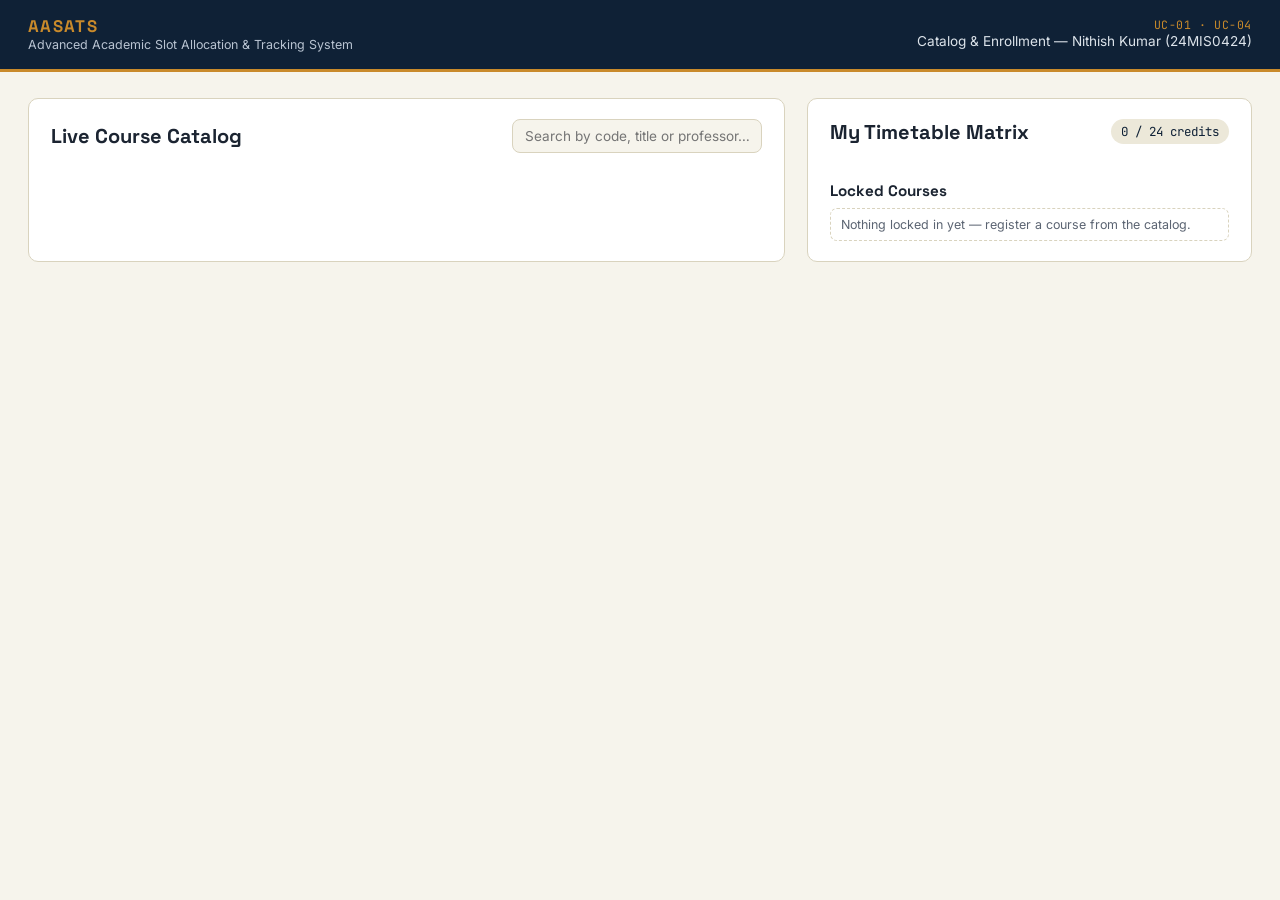
==== index.html @ f1a9068d "nithish" ====
<!DOCTYPE html>
<html lang="en">
<head>
<meta charset="UTF-8">
<meta name="viewport" content="width=device-width, initial-scale=1.0">
<title>Nithish Kumar — Catalog &amp; Enrollment Module</title>
<link rel="preconnect" href="https://fonts.googleapis.com">
<link href="https://fonts.googleapis.com/css2?family=Space+Grotesk:wght@500;600;700&family=Inter:wght@400;500;600&family=JetBrains+Mono:wght@500;700&display=swap" rel="stylesheet">
<link rel="stylesheet" href="style.css">
</head>
<body>

  <header class="topbar">
    <div class="brand">
      <span class="brand-mark">AASATS</span>
      <span class="brand-sub">Advanced Academic Slot Allocation &amp; Tracking System</span>
    </div>
    <div class="module-tag">
      <span class="module-tag-uc">UC-01 · UC-04</span>
      <span class="module-tag-name">Catalog &amp; Enrollment — Nithish Kumar (24MIS0424)</span>
    </div>
  </header>

  <main class="layout">

    <section class="panel catalog-panel">
      <div class="panel-head">
        <h1>Live Course Catalog</h1>
        <input id="searchInput" type="text" placeholder="Search by code, title or professor…" autocomplete="off">
      </div>
      <div id="catalogGrid" class="catalog-grid"></div>
      <p id="emptyState" class="empty-state hidden">No active courses available for this registration window.</p>
    </section>

    <aside class="panel timetable-panel">
      <div class="panel-head">
        <h1>My Timetable Matrix</h1>
        <span class="credit-counter" id="creditCounter">0 / 24 credits</span>
      </div>

      <div id="timetableGrid" class="timetable-grid"></div>

      <div class="registered-list-wrap">
        <h2>Locked Courses</h2>
        <ul id="registeredList" class="registered-list">
          <li class="registered-empty">Nothing locked in yet — register a course from the catalog.</li>
        </ul>
      </div>
    </aside>

  </main>

  <div id="toastRoot" class="toast-root" aria-live="polite"></div>

  <script src="script.js"></script>
</body>
</html>
---- style.css ----
:root{
  --ink:#0F2136;
  --ink-2:#16304C;
  --paper:#F6F4EC;
  --paper-2:#ECE8D9;
  --line:#D9D3BE;
  --amber:#C98A2B;
  --amber-deep:#96631A;
  --maroon:#8C2F39;
  --green:#2E7D5B;
  --text:#1B2431;
  --text-soft:#5B6472;
  --radius:10px;
  font-size:16px;
}
*{box-sizing:border-box;}
body{
  margin:0;
  background:var(--paper);
  color:var(--text);
  font-family:'Inter',system-ui,sans-serif;
  min-height:100vh;
}
h1,h2{
  font-family:'Space Grotesk',sans-serif;
  margin:0;
}
code, .mono{
  font-family:'JetBrains Mono',ui-monospace,monospace;
}

.topbar{
  background:var(--ink);
  color:var(--paper);
  padding:16px 28px;
  display:flex;
  align-items:center;
  justify-content:space-between;
  flex-wrap:wrap;
  gap:10px;
  border-bottom:3px solid var(--amber);
}
.brand{display:flex;flex-direction:column;line-height:1.25;}
.brand-mark{font-family:'Space Grotesk',sans-serif;font-weight:700;letter-spacing:.08em;font-size:1.05rem;color:var(--amber);}
.brand-sub{font-size:.78rem;color:#B9C4D2;}
.module-tag{text-align:right;line-height:1.3;}
.module-tag-uc{display:block;font-family:'JetBrains Mono',monospace;font-size:.72rem;color:var(--amber);letter-spacing:.05em;}
.module-tag-name{display:block;font-size:.85rem;color:#DCE3EA;}

.layout{
  display:grid;
  grid-template-columns:1.7fr 1fr;
  gap:22px;
  padding:26px 28px 60px;
  max-width:1280px;
  margin:0 auto;
}
@media (max-width:880px){
  .layout{grid-template-columns:1fr;}
}

.panel{
  background:#fff;
  border:1px solid var(--line);
  border-radius:var(--radius);
  padding:20px 22px;
}
.panel-head{
  display:flex;
  align-items:center;
  justify-content:space-between;
  gap:12px;
  margin-bottom:16px;
  flex-wrap:wrap;
}
.panel-head h1{font-size:1.25rem;}

#searchInput{
  border:1px solid var(--line);
  border-radius:8px;
  padding:8px 12px;
  font-family:'Inter',sans-serif;
  font-size:.85rem;
  width:250px;
  max-width:100%;
  background:var(--paper);
}
#searchInput:focus{outline:2px solid var(--amber);outline-offset:1px;}

.catalog-grid{
  display:grid;
  grid-template-columns:repeat(auto-fill,minmax(230px,1fr));
  gap:14px;
}
.course-card{
  border:1px solid var(--line);
  border-radius:var(--radius);
  padding:14px;
  background:var(--paper);
  display:flex;
  flex-direction:column;
  gap:8px;
  transition:border-color .15s ease, transform .1s ease;
}
.course-card:hover{border-color:var(--amber-deep);}
.course-card.is-full{opacity:.72;}
.course-card-top{display:flex;justify-content:space-between;align-items:flex-start;gap:8px;}
.course-code{font-weight:700;font-size:.95rem;}
.slot-pill{
  font-family:'JetBrains Mono',monospace;
  font-size:.72rem;
  font-weight:700;
  padding:2px 8px;
  border-radius:999px;
  background:var(--ink-2);
  color:#fff;
  letter-spacing:.03em;
}
.course-title{font-size:.92rem;font-weight:600;line-height:1.3;}
.course-meta{font-size:.78rem;color:var(--text-soft);}
.course-bottom{display:flex;align-items:center;justify-content:space-between;gap:8px;margin-top:4px;}
.seat-badge{font-size:.72rem;font-weight:600;padding:3px 8px;border-radius:6px;}
.seat-badge.ok{background:#E4F2EA;color:var(--green);}
.seat-badge.low{background:#FBEBD6;color:var(--amber-deep);}
.seat-badge.full{background:#F5DEE0;color:var(--maroon);}

.register-btn{
  border:none;
  background:var(--ink);
  color:#fff;
  font-family:'Inter',sans-serif;
  font-weight:600;
  font-size:.8rem;
  padding:7px 14px;
  border-radius:7px;
  cursor:pointer;
}
.register-btn:hover{background:var(--ink-2);}
.register-btn:disabled{background:#C7CCD2;cursor:not-allowed;}

.empty-state{
  text-align:center;
  color:var(--maroon);
  font-weight:600;
  padding:30px 10px;
  border:1px dashed var(--maroon);
  border-radius:var(--radius);
  margin-top:10px;
}
.hidden{display:none;}

.credit-counter{
  font-family:'JetBrains Mono',monospace;
  font-size:.78rem;
  background:var(--paper-2);
  padding:4px 10px;
  border-radius:999px;
  color:var(--ink);
}

.timetable-grid{
  display:grid;
  grid-template-columns:repeat(2,1fr);
  gap:8px;
  margin-bottom:20px;
}
.slot-cell{
  border:1px solid var(--line);
  border-radius:8px;
  padding:10px 8px;
  min-height:56px;
  background:var(--paper);
  display:flex;
  flex-direction:column;
  justify-content:center;
  gap:2px;
}
.slot-cell .slot-code{font-family:'JetBrains Mono',monospace;font-size:.7rem;color:var(--text-soft);}
.slot-cell.filled{background:var(--ink);border-color:var(--ink);}
.slot-cell.filled .slot-code{color:var(--amber);}
.slot-cell .slot-course{font-size:.78rem;font-weight:600;color:var(--text);}
.slot-cell.filled .slot-course{color:#fff;}

.registered-list-wrap h2{font-size:.95rem;margin-bottom:8px;}
.registered-list{list-style:none;margin:0;padding:0;display:flex;flex-direction:column;gap:6px;}
.registered-list li{
  border:1px solid var(--line);
  border-radius:7px;
  padding:8px 10px;
  font-size:.82rem;
  display:flex;
  justify-content:space-between;
  gap:6px;
}
.registered-empty{color:var(--text-soft);border-style:dashed !important;font-size:.78rem !important;}

.toast-root{
  position:fixed;
  bottom:20px;
  right:20px;
  display:flex;
  flex-direction:column;
  gap:10px;
  z-index:50;
}
.toast{
  min-width:250px;
  max-width:340px;
  padding:12px 16px;
  border-radius:8px;
  font-size:.85rem;
  font-weight:600;
  color:#fff;
  box-shadow:0 8px 20px rgba(15,33,54,.25);
  animation:toastIn .18s ease-out;
}
.toast.success{background:var(--green);}
.toast.error{background:var(--maroon);}
@keyframes toastIn{from{transform:translateY(8px);opacity:0;}to{transform:translateY(0);opacity:1;}}
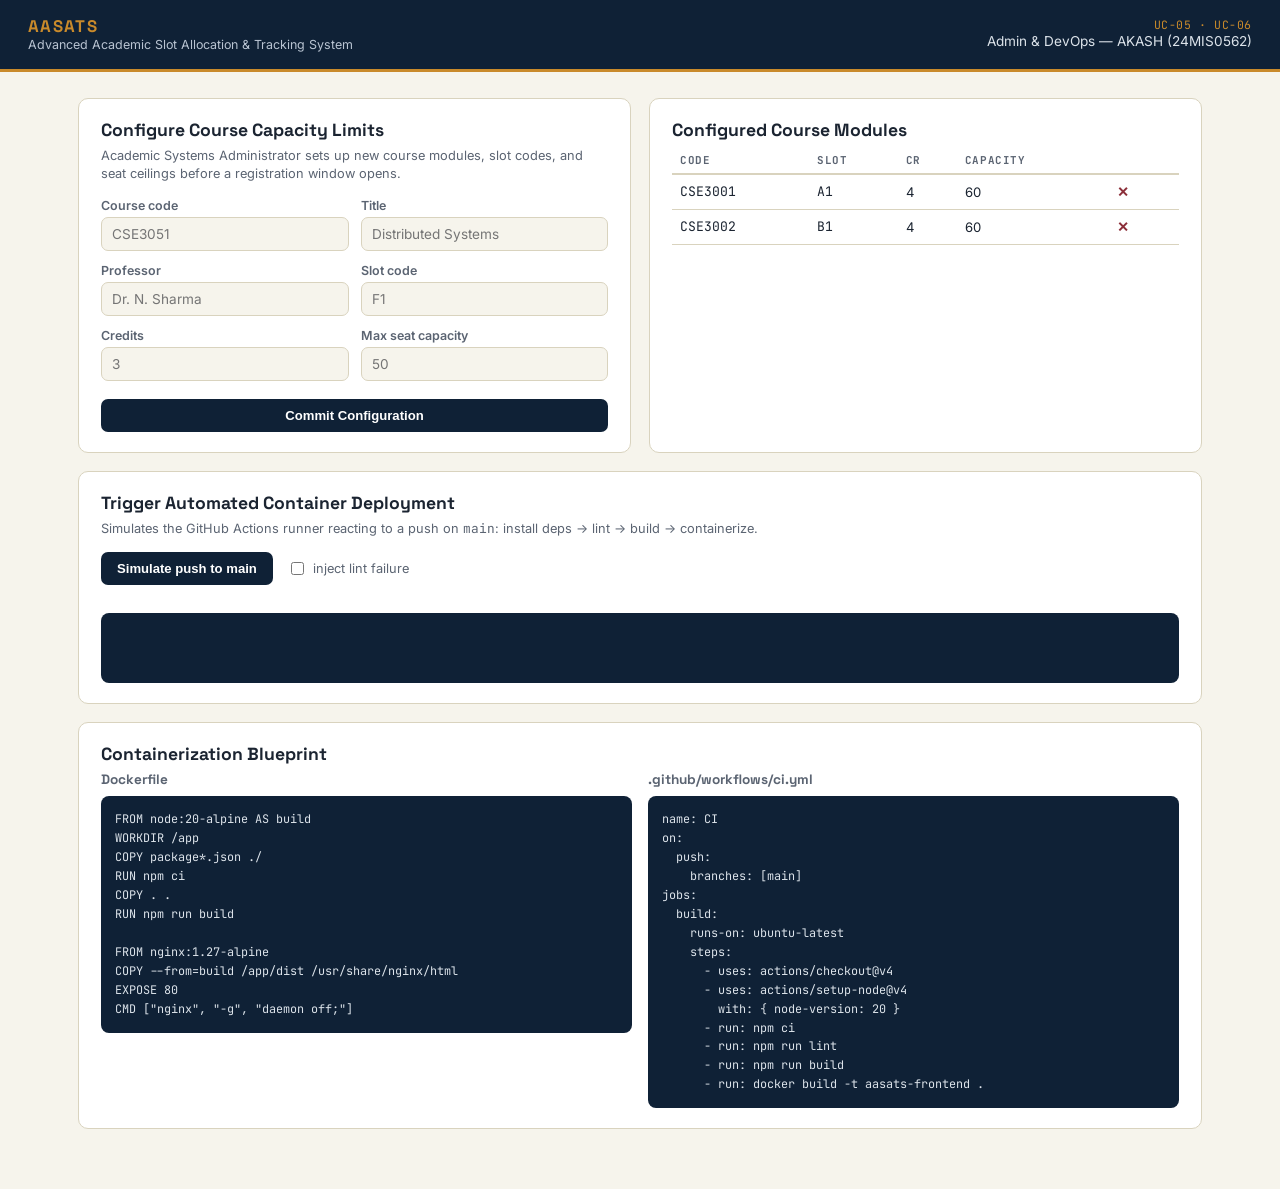
==== commit afa92318: "com" ====
--- a/index.html
+++ b/index.html
@@ -3,7 +3,7 @@
 <head>
 <meta charset="UTF-8">
 <meta name="viewport" content="width=device-width, initial-scale=1.0">
-<title>Nithish Kumar — Catalog &amp; Enrollment Module</title>
+<title>Om Prakash — Admin &amp; DevOps Console</title>
 <link rel="preconnect" href="https://fonts.googleapis.com">
 <link href="https://fonts.googleapis.com/css2?family=Space+Grotesk:wght@500;600;700&family=Inter:wght@400;500;600&family=JetBrains+Mono:wght@500;700&display=swap" rel="stylesheet">
 <link rel="stylesheet" href="style.css">
@@ -16,41 +16,103 @@
       <span class="brand-sub">Advanced Academic Slot Allocation &amp; Tracking System</span>
     </div>
     <div class="module-tag">
-      <span class="module-tag-uc">UC-01 · UC-04</span>
-      <span class="module-tag-name">Catalog &amp; Enrollment — Nithish Kumar (24MIS0424)</span>
+      <span class="module-tag-uc">UC-05 · UC-06</span>
+      <span class="module-tag-name">Admin &amp; DevOps — AKASH (24MIS0562)</span>
     </div>
   </header>
 
   <main class="layout">
 
-    <section class="panel catalog-panel">
-      <div class="panel-head">
-        <h1>Live Course Catalog</h1>
-        <input id="searchInput" type="text" placeholder="Search by code, title or professor…" autocomplete="off">
-      </div>
-      <div id="catalogGrid" class="catalog-grid"></div>
-      <p id="emptyState" class="empty-state hidden">No active courses available for this registration window.</p>
+    <section class="panel">
+      <h1>Configure Course Capacity Limits</h1>
+      <p class="hint">Academic Systems Administrator sets up new course modules, slot codes, and seat ceilings before a registration window opens.</p>
+
+      <form id="courseForm" class="form-grid" novalidate>
+        <label>Course code
+          <input type="text" id="f_code" class="mono" placeholder="CSE3051" required>
+        </label>
+        <label>Title
+          <input type="text" id="f_title" placeholder="Distributed Systems" required>
+        </label>
+        <label>Professor
+          <input type="text" id="f_prof" placeholder="Dr. N. Sharma" required>
+        </label>
+        <label>Slot code
+          <input type="text" id="f_slot" class="mono" maxlength="3" placeholder="F1" required>
+        </label>
+        <label>Credits
+          <input type="number" id="f_credits" min="1" max="6" placeholder="3" required>
+        </label>
+        <label>Max seat capacity
+          <input type="number" id="f_capacity" min="0" placeholder="50" required>
+        </label>
+        <button type="submit" class="btn wide-btn">Commit Configuration</button>
+      </form>
+      <div id="formAlert" class="alert hidden"></div>
     </section>
 
-    <aside class="panel timetable-panel">
-      <div class="panel-head">
-        <h1>My Timetable Matrix</h1>
-        <span class="credit-counter" id="creditCounter">0 / 24 credits</span>
+    <section class="panel">
+      <h1>Configured Course Modules</h1>
+      <table class="config-table">
+        <thead>
+          <tr><th>Code</th><th>Slot</th><th>Cr</th><th>Capacity</th><th></th></tr>
+        </thead>
+        <tbody id="configTableBody"></tbody>
+      </table>
+    </section>
+
+    <section class="panel wide">
+      <h1>Trigger Automated Container Deployment</h1>
+      <p class="hint">Simulates the GitHub Actions runner reacting to a push on <code class="mono">main</code>: install deps → lint → build → containerize.</p>
+      <div class="row">
+        <button id="pushBtn" class="btn">Simulate push to main</button>
+        <label class="inject-toggle">
+          <input type="checkbox" id="injectFail"> inject lint failure
+        </label>
       </div>
+      <div id="pipelineSteps" class="pipeline-steps"></div>
+      <pre id="ciLog" class="log"></pre>
+    </section>
 
-      <div id="timetableGrid" class="timetable-grid"></div>
+    <section class="panel wide">
+      <h1>Containerization Blueprint</h1>
+      <div class="blueprint-grid">
+        <div>
+          <h2>Dockerfile</h2>
+          <pre class="code-block">FROM node:20-alpine AS build
+WORKDIR /app
+COPY package*.json ./
+RUN npm ci
+COPY . .
+RUN npm run build
 
-      <div class="registered-list-wrap">
-        <h2>Locked Courses</h2>
-        <ul id="registeredList" class="registered-list">
-          <li class="registered-empty">Nothing locked in yet — register a course from the catalog.</li>
-        </ul>
+FROM nginx:1.27-alpine
+COPY --from=build /app/dist /usr/share/nginx/html
+EXPOSE 80
+CMD ["nginx", "-g", "daemon off;"]</pre>
+        </div>
+        <div>
+          <h2>.github/workflows/ci.yml</h2>
+          <pre class="code-block">name: CI
+on:
+  push:
+    branches: [main]
+jobs:
+  build:
+    runs-on: ubuntu-latest
+    steps:
+      - uses: actions/checkout@v4
+      - uses: actions/setup-node@v4
+        with: { node-version: 20 }
+      - run: npm ci
+      - run: npm run lint
+      - run: npm run build
+      - run: docker build -t aasats-frontend .</pre>
+        </div>
       </div>
-    </aside>
+    </section>
 
   </main>
-
-  <div id="toastRoot" class="toast-root" aria-live="polite"></div>
 
   <script src="script.js"></script>
 </body>
--- a/style.css
+++ b/style.css
@@ -5,39 +5,21 @@
   --paper-2:#ECE8D9;
   --line:#D9D3BE;
   --amber:#C98A2B;
-  --amber-deep:#96631A;
   --maroon:#8C2F39;
   --green:#2E7D5B;
   --text:#1B2431;
   --text-soft:#5B6472;
   --radius:10px;
-  font-size:16px;
 }
 *{box-sizing:border-box;}
-body{
-  margin:0;
-  background:var(--paper);
-  color:var(--text);
-  font-family:'Inter',system-ui,sans-serif;
-  min-height:100vh;
-}
-h1,h2{
-  font-family:'Space Grotesk',sans-serif;
-  margin:0;
-}
-code, .mono{
-  font-family:'JetBrains Mono',ui-monospace,monospace;
-}
+body{margin:0;background:var(--paper);color:var(--text);font-family:'Inter',system-ui,sans-serif;}
+h1{font-family:'Space Grotesk',sans-serif;font-size:1.1rem;margin:0 0 6px;}
+h2{font-family:'Space Grotesk',sans-serif;font-size:.85rem;margin:0 0 8px;color:var(--text-soft);}
+code,.mono{font-family:'JetBrains Mono',ui-monospace,monospace;}
 
 .topbar{
-  background:var(--ink);
-  color:var(--paper);
-  padding:16px 28px;
-  display:flex;
-  align-items:center;
-  justify-content:space-between;
-  flex-wrap:wrap;
-  gap:10px;
+  background:var(--ink);color:var(--paper);padding:16px 28px;
+  display:flex;align-items:center;justify-content:space-between;flex-wrap:wrap;gap:10px;
   border-bottom:3px solid var(--amber);
 }
 .brand{display:flex;flex-direction:column;line-height:1.25;}
@@ -48,172 +30,68 @@
 .module-tag-name{display:block;font-size:.85rem;color:#DCE3EA;}
 
 .layout{
-  display:grid;
-  grid-template-columns:1.7fr 1fr;
-  gap:22px;
-  padding:26px 28px 60px;
-  max-width:1280px;
-  margin:0 auto;
+  display:grid;grid-template-columns:1fr 1fr;gap:18px;
+  padding:26px 28px 60px;max-width:1180px;margin:0 auto;
 }
-@media (max-width:880px){
-  .layout{grid-template-columns:1fr;}
+.panel.wide{grid-column:1 / -1;}
+@media (max-width:820px){ .layout{grid-template-columns:1fr;} }
+
+.panel{background:#fff;border:1px solid var(--line);border-radius:var(--radius);padding:20px 22px;}
+.hint{font-size:.8rem;color:var(--text-soft);margin:0 0 14px;line-height:1.45;}
+
+.form-grid{display:grid;grid-template-columns:1fr 1fr;gap:12px;}
+.form-grid label{display:flex;flex-direction:column;gap:4px;font-size:.78rem;font-weight:600;color:var(--text-soft);}
+.form-grid input{
+  border:1px solid var(--line);border-radius:7px;padding:8px 10px;
+  font-family:'Inter',sans-serif;font-size:.85rem;background:var(--paper);color:var(--text);
 }
+.form-grid input:focus{outline:2px solid var(--amber);outline-offset:1px;}
+.wide-btn{grid-column:1 / -1;margin-top:6px;}
 
-.panel{
-  background:#fff;
-  border:1px solid var(--line);
-  border-radius:var(--radius);
-  padding:20px 22px;
+.btn{
+  border:none;background:var(--ink);color:#fff;font-weight:700;font-size:.82rem;
+  padding:9px 16px;border-radius:7px;cursor:pointer;
 }
-.panel-head{
-  display:flex;
-  align-items:center;
-  justify-content:space-between;
-  gap:12px;
-  margin-bottom:16px;
-  flex-wrap:wrap;
-}
-.panel-head h1{font-size:1.25rem;}
+.btn:hover{background:var(--ink-2);}
 
-#searchInput{
-  border:1px solid var(--line);
-  border-radius:8px;
-  padding:8px 12px;
-  font-family:'Inter',sans-serif;
-  font-size:.85rem;
-  width:250px;
-  max-width:100%;
-  background:var(--paper);
-}
-#searchInput:focus{outline:2px solid var(--amber);outline-offset:1px;}
-
-.catalog-grid{
-  display:grid;
-  grid-template-columns:repeat(auto-fill,minmax(230px,1fr));
-  gap:14px;
-}
-.course-card{
-  border:1px solid var(--line);
-  border-radius:var(--radius);
-  padding:14px;
-  background:var(--paper);
-  display:flex;
-  flex-direction:column;
-  gap:8px;
-  transition:border-color .15s ease, transform .1s ease;
-}
-.course-card:hover{border-color:var(--amber-deep);}
-.course-card.is-full{opacity:.72;}
-.course-card-top{display:flex;justify-content:space-between;align-items:flex-start;gap:8px;}
-.course-code{font-weight:700;font-size:.95rem;}
-.slot-pill{
-  font-family:'JetBrains Mono',monospace;
-  font-size:.72rem;
-  font-weight:700;
-  padding:2px 8px;
-  border-radius:999px;
-  background:var(--ink-2);
-  color:#fff;
-  letter-spacing:.03em;
-}
-.course-title{font-size:.92rem;font-weight:600;line-height:1.3;}
-.course-meta{font-size:.78rem;color:var(--text-soft);}
-.course-bottom{display:flex;align-items:center;justify-content:space-between;gap:8px;margin-top:4px;}
-.seat-badge{font-size:.72rem;font-weight:600;padding:3px 8px;border-radius:6px;}
-.seat-badge.ok{background:#E4F2EA;color:var(--green);}
-.seat-badge.low{background:#FBEBD6;color:var(--amber-deep);}
-.seat-badge.full{background:#F5DEE0;color:var(--maroon);}
-
-.register-btn{
-  border:none;
-  background:var(--ink);
-  color:#fff;
-  font-family:'Inter',sans-serif;
-  font-weight:600;
-  font-size:.8rem;
-  padding:7px 14px;
-  border-radius:7px;
-  cursor:pointer;
-}
-.register-btn:hover{background:var(--ink-2);}
-.register-btn:disabled{background:#C7CCD2;cursor:not-allowed;}
-
-.empty-state{
-  text-align:center;
-  color:var(--maroon);
-  font-weight:600;
-  padding:30px 10px;
-  border:1px dashed var(--maroon);
-  border-radius:var(--radius);
-  margin-top:10px;
-}
+.alert{margin-top:12px;padding:10px 14px;border-radius:8px;font-size:.82rem;font-weight:600;}
+.alert.error{background:#F5DEE0;color:var(--maroon);border:1px solid var(--maroon);}
+.alert.success{background:#E4F2EA;color:var(--green);border:1px solid var(--green);}
 .hidden{display:none;}
 
-.credit-counter{
-  font-family:'JetBrains Mono',monospace;
-  font-size:.78rem;
-  background:var(--paper-2);
-  padding:4px 10px;
-  border-radius:999px;
-  color:var(--ink);
+.config-table{width:100%;border-collapse:collapse;font-size:.82rem;}
+.config-table th{
+  text-align:left;font-family:'JetBrains Mono',monospace;font-size:.68rem;text-transform:uppercase;
+  letter-spacing:.05em;color:var(--text-soft);padding:6px 8px;border-bottom:2px solid var(--line);
 }
+.config-table td{padding:8px;border-bottom:1px solid var(--line);}
+.config-table td.mono{font-family:'JetBrains Mono',monospace;}
+.remove-btn{border:none;background:none;color:var(--maroon);cursor:pointer;font-weight:700;font-size:.9rem;}
 
-.timetable-grid{
-  display:grid;
-  grid-template-columns:repeat(2,1fr);
-  gap:8px;
-  margin-bottom:20px;
+.row{display:flex;gap:14px;align-items:center;flex-wrap:wrap;margin-bottom:14px;}
+.inject-toggle{font-size:.8rem;color:var(--text-soft);display:flex;align-items:center;gap:6px;}
+
+.pipeline-steps{display:flex;flex-wrap:wrap;gap:8px;margin-bottom:14px;}
+.step-chip{
+  font-family:'JetBrains Mono',monospace;font-size:.72rem;font-weight:700;
+  padding:5px 12px;border-radius:999px;background:var(--paper-2);color:var(--text-soft);
+  border:1px solid var(--line);
 }
-.slot-cell{
-  border:1px solid var(--line);
-  border-radius:8px;
-  padding:10px 8px;
-  min-height:56px;
-  background:var(--paper);
-  display:flex;
-  flex-direction:column;
-  justify-content:center;
-  gap:2px;
+.step-chip.running{background:var(--amber);color:#fff;border-color:var(--amber);}
+.step-chip.done{background:var(--green);color:#fff;border-color:var(--green);}
+.step-chip.failed{background:var(--maroon);color:#fff;border-color:var(--maroon);}
+
+.log{
+  background:var(--ink);color:#B9C4D2;border-radius:8px;padding:14px;
+  font-family:'JetBrains Mono',monospace;font-size:.78rem;line-height:1.7;
+  min-height:70px;max-height:220px;overflow-y:auto;white-space:pre-wrap;margin:0;
 }
-.slot-cell .slot-code{font-family:'JetBrains Mono',monospace;font-size:.7rem;color:var(--text-soft);}
-.slot-cell.filled{background:var(--ink);border-color:var(--ink);}
-.slot-cell.filled .slot-code{color:var(--amber);}
-.slot-cell .slot-course{font-size:.78rem;font-weight:600;color:var(--text);}
-.slot-cell.filled .slot-course{color:#fff;}
+.log .ok{color:#8FE0BC;}
+.log .bad{color:#F3AEB4;}
 
-.registered-list-wrap h2{font-size:.95rem;margin-bottom:8px;}
-.registered-list{list-style:none;margin:0;padding:0;display:flex;flex-direction:column;gap:6px;}
-.registered-list li{
-  border:1px solid var(--line);
-  border-radius:7px;
-  padding:8px 10px;
-  font-size:.82rem;
-  display:flex;
-  justify-content:space-between;
-  gap:6px;
-}
-.registered-empty{color:var(--text-soft);border-style:dashed !important;font-size:.78rem !important;}
-
-.toast-root{
-  position:fixed;
-  bottom:20px;
-  right:20px;
-  display:flex;
-  flex-direction:column;
-  gap:10px;
-  z-index:50;
-}
-.toast{
-  min-width:250px;
-  max-width:340px;
-  padding:12px 16px;
-  border-radius:8px;
-  font-size:.85rem;
-  font-weight:600;
-  color:#fff;
-  box-shadow:0 8px 20px rgba(15,33,54,.25);
-  animation:toastIn .18s ease-out;
-}
-.toast.success{background:var(--green);}
-.toast.error{background:var(--maroon);}
-@keyframes toastIn{from{transform:translateY(8px);opacity:0;}to{transform:translateY(0);opacity:1;}}+.blueprint-grid{display:grid;grid-template-columns:1fr 1fr;gap:16px;}
+@media (max-width:700px){ .blueprint-grid{grid-template-columns:1fr;} }
+.code-block{
+  background:var(--ink);color:#DCE3EA;border-radius:8px;padding:14px;
+  font-family:'JetBrains Mono',monospace;font-size:.74rem;line-height:1.6;overflow-x:auto;margin:0;
+}
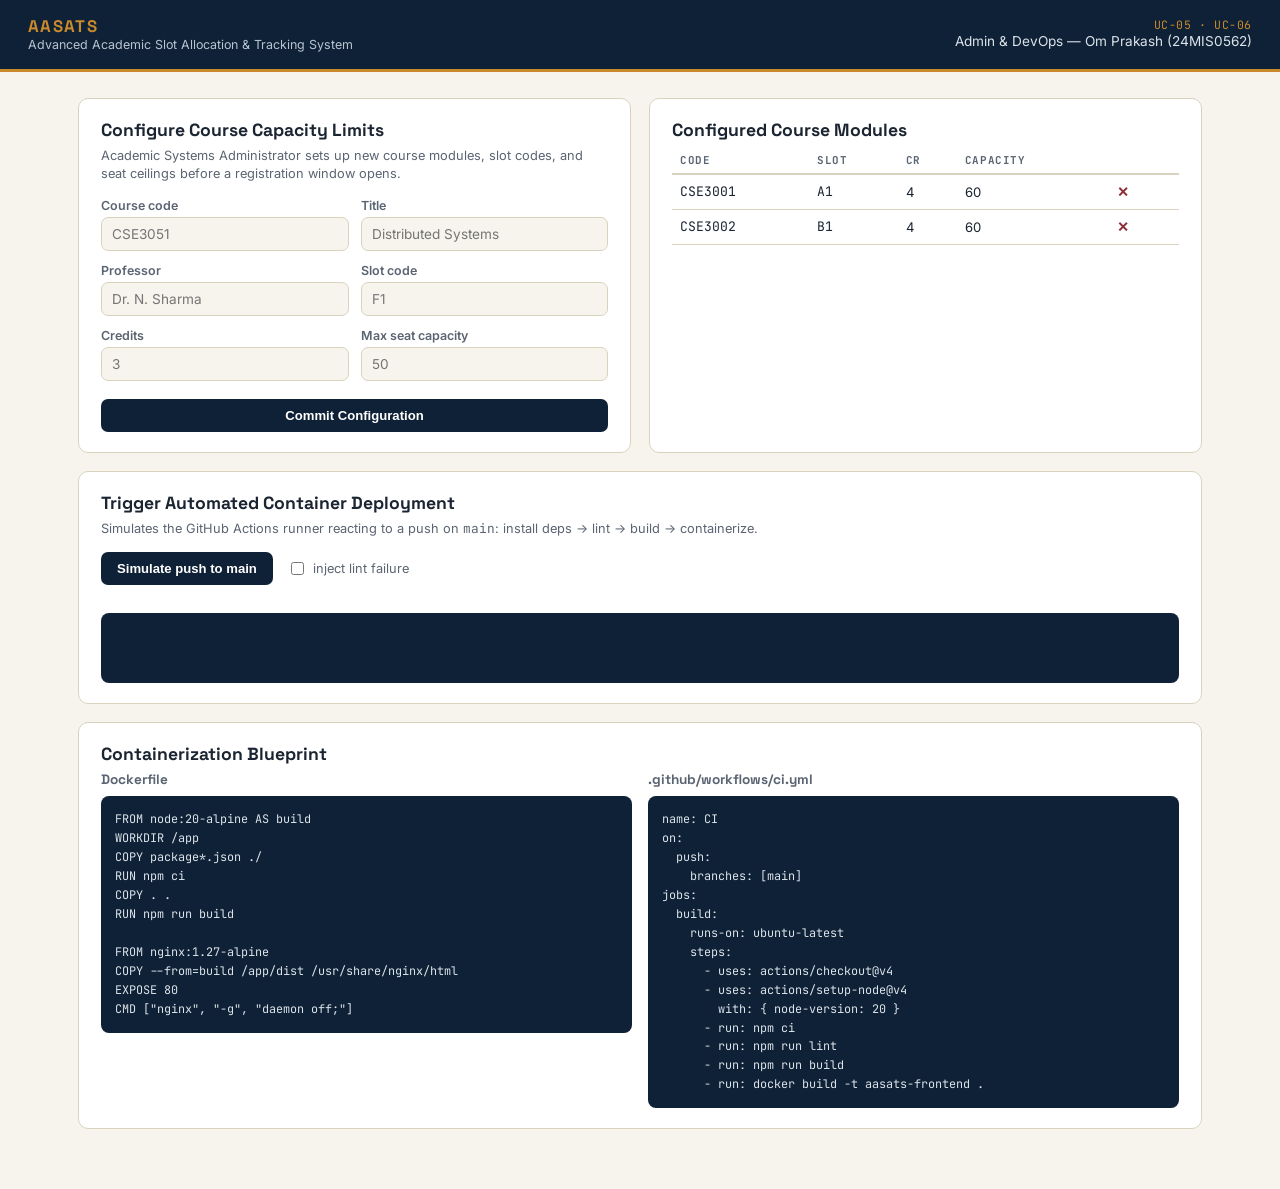
==== commit 408e1d54: "change" ====
--- a/index.html
+++ b/index.html
@@ -17,7 +17,7 @@
     </div>
     <div class="module-tag">
       <span class="module-tag-uc">UC-05 · UC-06</span>
-      <span class="module-tag-name">Admin &amp; DevOps — AKASH (24MIS0562)</span>
+      <span class="module-tag-name">Admin &amp; DevOps — Om Prakash (24MIS0562)</span>
     </div>
   </header>
 
--- a/style.css
+++ b/style.css
@@ -86,7 +86,7 @@
   font-family:'JetBrains Mono',monospace;font-size:.78rem;line-height:1.7;
   min-height:70px;max-height:220px;overflow-y:auto;white-space:pre-wrap;margin:0;
 }
-.log .ok{color:#8FE0BC;}
+.log .ok{color:#b3e08f;}
 .log .bad{color:#F3AEB4;}
 
 .blueprint-grid{display:grid;grid-template-columns:1fr 1fr;gap:16px;}
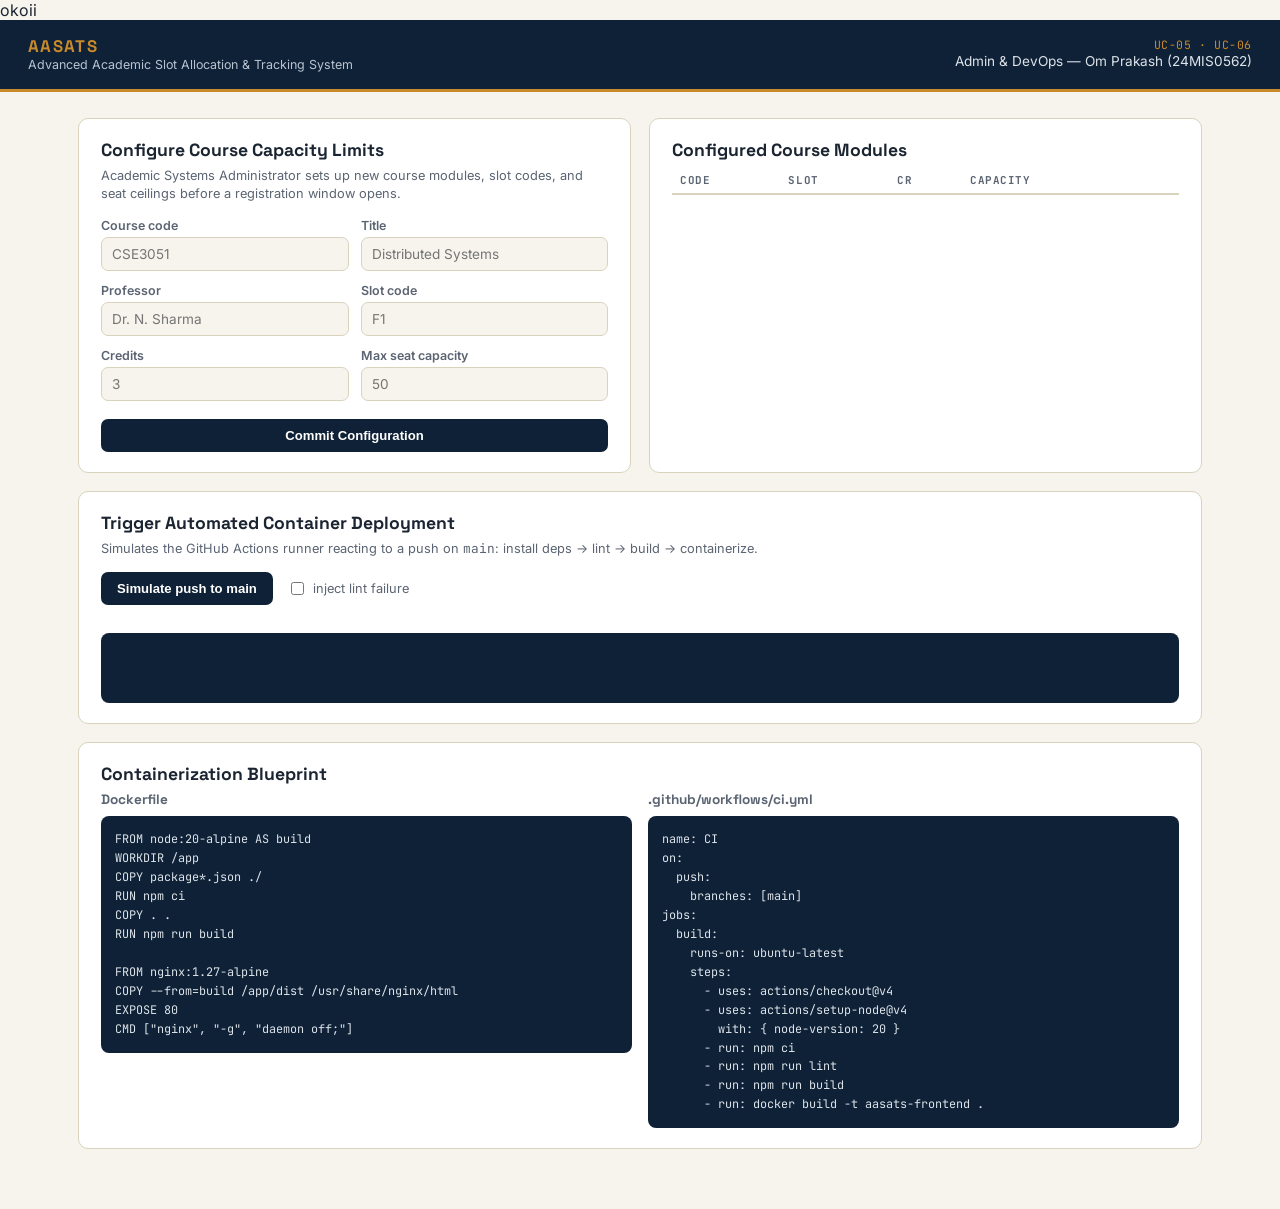
==== commit c6498d59: "Update web app files" ====
--- a/index.html
+++ b/index.html
@@ -1,6 +1,9 @@
 <!DOCTYPE html>
 <html lang="en">
 <head>
+<head>
+    okoii
+    
 <meta charset="UTF-8">
 <meta name="viewport" content="width=device-width, initial-scale=1.0">
 <title>Om Prakash — Admin &amp; DevOps Console</title>
--- a/style.css
+++ b/style.css
@@ -86,7 +86,7 @@
   font-family:'JetBrains Mono',monospace;font-size:.78rem;line-height:1.7;
   min-height:70px;max-height:220px;overflow-y:auto;white-space:pre-wrap;margin:0;
 }
-.log .ok{color:#b3e08f;}
+.log .ok{color:#8FE0BC;}
 .log .bad{color:#F3AEB4;}
 
 .blueprint-grid{display:grid;grid-template-columns:1fr 1fr;gap:16px;}
